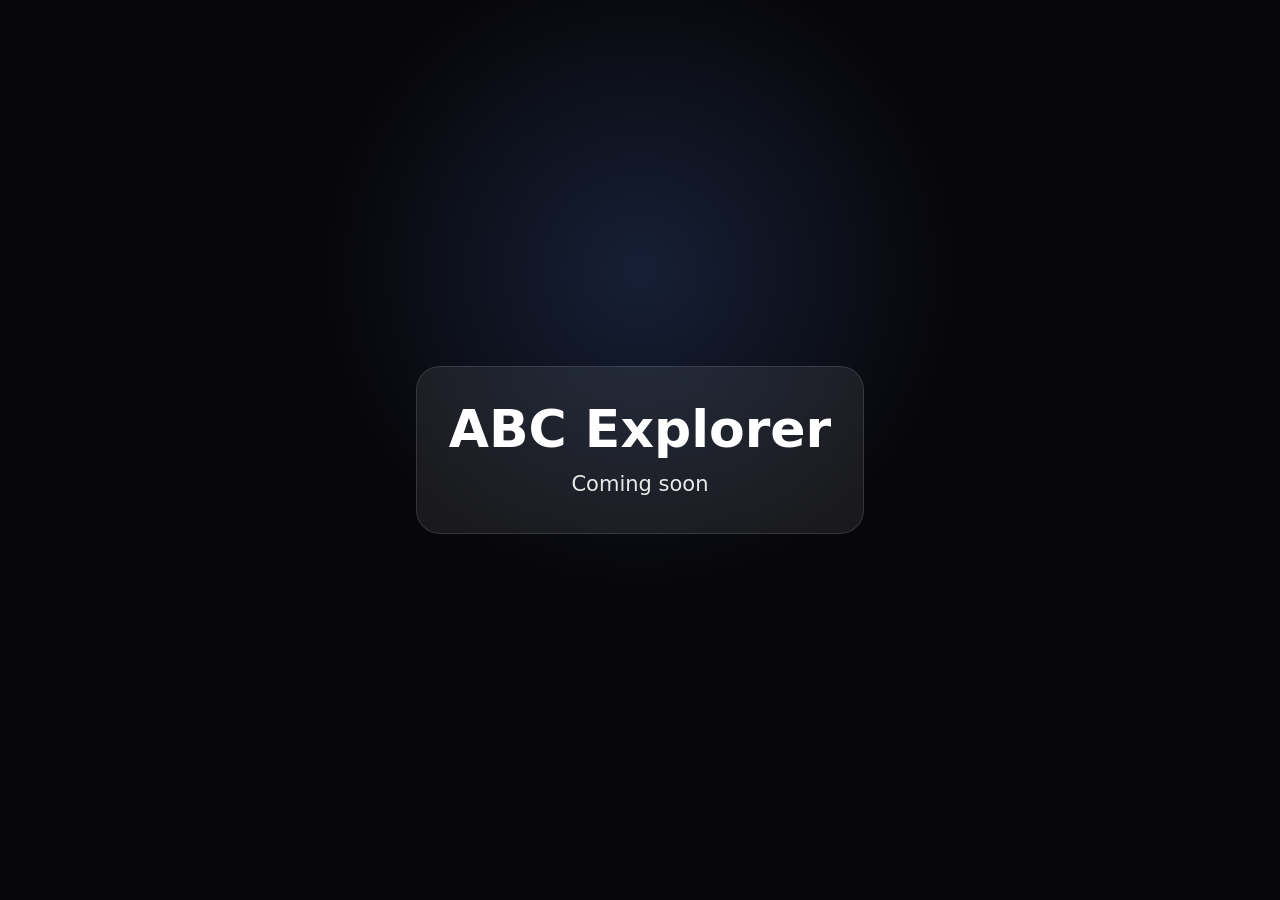
==== abc-explorer.html @ 804383de "t5: development and bug fixing" ====
<!DOCTYPE html>
<html lang="en">
<head>
  <meta charset="UTF-8">
  <meta name="viewport" content="width=device-width, initial-scale=1.0">
  <title>Aura Rhymes | ABC Explorer</title>
  <link rel="stylesheet" href="css/lab-page.css">
</head>
<body>
  <main class="lab-page">
    <section class="lab-placeholder" aria-label="ABC Explorer">
      <div class="lab-placeholder-card">
        <h1>ABC Explorer</h1>
        <p>Coming soon</p>
      </div>
    </section>
  </main>
</body>
</html>
---- css/lab-page.css ----
/* Aura Rhymes Lab — full-screen experience pages */

* {
  box-sizing: border-box;
}

html,
body {
  width: 100%;
  height: 100%;
  margin: 0;
  padding: 0;
  overflow: hidden;
  background: #07070a;
  font-family: "Baloo 2", system-ui, sans-serif;
}

.lab-page {
  position: fixed;
  inset: 0;
  width: 100vw;
  height: 100vh;
  background: #07070a;
}

.lab-page iframe {
  position: absolute;
  inset: 0;
  width: 100%;
  height: 100%;
  border: 0;
  display: block;
}

.lab-placeholder {
  position: absolute;
  inset: 0;
  display: grid;
  place-items: center;
  padding: 24px;
  text-align: center;
  color: white;
  background:
    radial-gradient(circle at 50% 30%, rgba(91, 140, 255, .18), transparent 35%),
    #07070a;
}

.lab-placeholder-card {
  max-width: 620px;
  padding: 32px;
  border-radius: 24px;
  background: rgba(255,255,255,.08);
  border: 1px solid rgba(255,255,255,.12);
  backdrop-filter: blur(10px);
}

.lab-placeholder h1 {
  margin: 0 0 10px;
  font-size: clamp(28px, 5vw, 52px);
}

.lab-placeholder p {
  margin: 0;
  font-size: clamp(16px, 2vw, 21px);
  line-height: 1.5;
  opacity: .9;
}
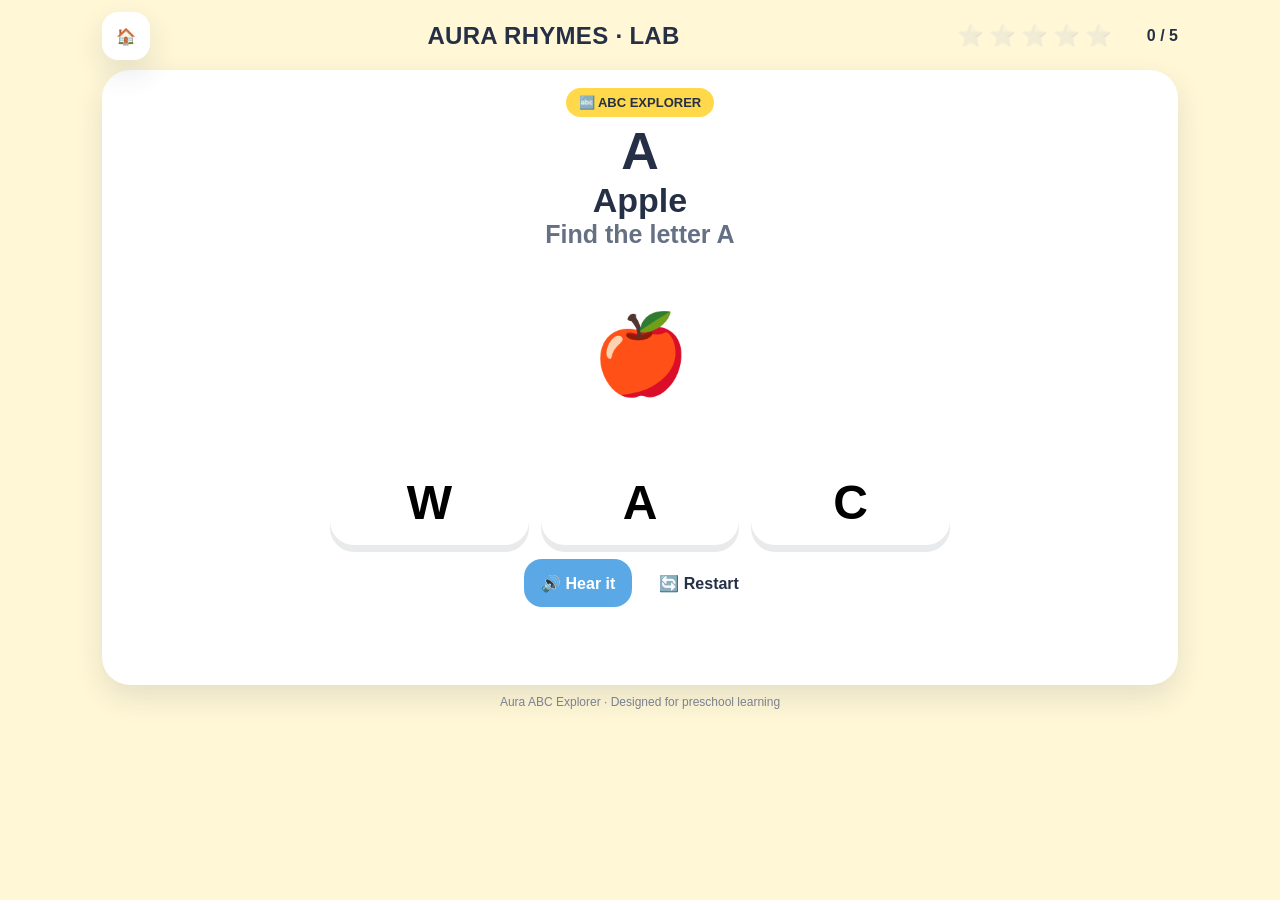
==== commit 3f108d4f: "t6: abc explorer tab implementation" ====
--- a/abc-explorer.html
+++ b/abc-explorer.html
@@ -1,19 +1,271 @@
-<!DOCTYPE html>
+<!doctype html>
 <html lang="en">
 <head>
-  <meta charset="UTF-8">
-  <meta name="viewport" content="width=device-width, initial-scale=1.0">
-  <title>Aura Rhymes | ABC Explorer</title>
-  <link rel="stylesheet" href="css/lab-page.css">
+<meta charset="utf-8">
+<meta name="viewport" content="width=device-width, initial-scale=1, viewport-fit=cover">
+<meta name="theme-color" content="#fff7d6">
+<link rel="icon" type="image/png" href="images/aura1.jpeg">
+<title>Aura Rhymes™ | ABC Explorer</title>
+<style>
+:root{
+  --yellow:#FFD94A;
+  --yellow-soft:#FFF7D6;
+  --red:#F04A45;
+  --red-dark:#C93632;
+  --green:#52B788;
+  --blue:#5AA9E6;
+  --ink:#253047;
+  --muted:#667085;
+  --white:#fff;
+  --card:#ffffff;
+  --shadow:0 12px 30px rgba(37,48,71,.12);
+}
+*{box-sizing:border-box}
+html,body{margin:0;padding:0;background:var(--yellow-soft);color:var(--ink);font-family:Arial,"Trebuchet MS",sans-serif}
+button{font:inherit}
+.app{width:min(100%,1100px);margin:0 auto;padding:12px}
+.topbar{display:flex;align-items:center;justify-content:space-between;gap:10px;margin-bottom:10px}
+.brand{font-weight:900;letter-spacing:.3px;font-size:clamp(18px,4vw,24px)}
+.icon-btn{border:0;background:#fff;border-radius:16px;min-width:48px;min-height:48px;padding:8px 12px;box-shadow:var(--shadow);cursor:pointer}
+.icon-btn:focus-visible,.answer:focus-visible,.choice:focus-visible{outline:4px solid rgba(90,169,230,.45);outline-offset:3px}
+.progress-wrap{display:flex;align-items:center;gap:8px}
+.progress{display:flex;gap:5px}
+.star{font-size:22px;filter:grayscale(1);opacity:.3}
+.star.on{filter:none;opacity:1}
+.score{font-weight:800;min-width:58px;text-align:right}
+.hero{background:var(--card);border-radius:28px;box-shadow:var(--shadow);padding:18px;text-align:center}
+.badge{display:inline-block;background:var(--yellow);padding:7px 13px;border-radius:999px;font-weight:900;font-size:13px}
+h1{margin:8px 0 4px;font-size:clamp(28px,8vw,52px);line-height:1}
+.instruction{margin:0;color:var(--muted);font-size:clamp(18px,4.5vw,25px);font-weight:800}
+.object-stage{min-height:210px;display:flex;align-items:center;justify-content:center;gap:clamp(6px,1.5vw,16px);flex-wrap:wrap;padding:22px 6px}
+.object{font-size:clamp(42px,10vw,78px);line-height:1;user-select:none;animation:pop .28s ease-out}
+@keyframes pop{from{transform:scale(.7);opacity:.2}to{transform:scale(1);opacity:1}}
+.choices{display:grid;grid-template-columns:repeat(3,minmax(0,1fr));gap:12px;max-width:620px;margin:0 auto}
+.choice{border:0;background:#fff;border-radius:24px;min-height:86px;font-size:clamp(30px,8vw,48px);font-weight:900;cursor:pointer;box-shadow:0 7px 0 rgba(37,48,71,.10);transition:transform .12s,box-shadow .12s}
+.choice:active{transform:translateY(4px);box-shadow:0 3px 0 rgba(37,48,71,.10)}
+.choice.correct{background:#DDF7E9}
+.choice.wrong{background:#FFE1E0}
+.word{font-size:clamp(22px,5vw,34px);font-weight:900;margin-top:2px}
+.controls{display:flex;justify-content:center;gap:10px;flex-wrap:wrap;margin-top:14px}
+.control{border:0;border-radius:18px;min-height:48px;padding:10px 17px;font-weight:900;cursor:pointer}
+.sound{background:var(--blue);color:#fff}
+.restart{background:#fff;color:var(--ink)}
+.feedback{min-height:48px;margin-top:12px;font-size:clamp(19px,4.5vw,25px);font-weight:900}
+.feedback.good{color:#21865A}
+.feedback.try{color:var(--red-dark)}
+.end{display:none;padding:30px 12px 12px;text-align:center}
+.end.show{display:block}
+.end-emoji{font-size:64px}
+.end h2{font-size:clamp(30px,8vw,48px);margin:6px 0}
+.end p{font-size:20px;color:var(--muted);font-weight:700}
+.play-again{border:0;background:var(--red);color:#fff;border-radius:20px;padding:14px 24px;font-weight:900;cursor:pointer;min-height:52px}
+.footer{font-size:12px;text-align:center;color:#7A8190;margin:10px 0 2px}
+@media (max-width:420px){
+  .app{padding:8px}
+  .hero{padding:14px;border-radius:22px}
+  .object-stage{min-height:175px}
+  .choices{gap:9px}
+  .choice{min-height:76px;border-radius:20px}
+}
+@media (prefers-reduced-motion:reduce){
+  *{scroll-behavior:auto!important;animation:none!important;transition:none!important}
+}
+</style>
 </head>
 <body>
-  <main class="lab-page">
-    <section class="lab-placeholder" aria-label="ABC Explorer">
-      <div class="lab-placeholder-card">
-        <h1>ABC Explorer</h1>
-        <p>Coming soon</p>
-      </div>
-    </section>
-  </main>
+<main class="app" id="auraAbcApp">
+  <div class="topbar">
+    <button class="icon-btn" id="homeBtn" type="button" aria-label="Back to Aura Lab">🏠</button>
+    <div class="brand">AURA RHYMES · LAB</div>
+    <div class="progress-wrap" aria-label="Progress">
+      <div class="progress" id="stars" aria-hidden="true"></div>
+      <div class="score" id="score">0 / 5</div>
+    </div>
+  </div>
+
+  <section class="hero" id="game" aria-live="polite">
+    <span class="badge">🔤 ABC EXPLORER</span>
+    <h1 id="letter">A</h1>
+    <div class="word" id="word">Apple</div>
+    <p class="instruction" id="instruction">Find the letter A</p>
+
+    <div class="object-stage" id="objectStage" aria-label="Example object">
+      <div class="object" id="objectEmoji">🍎</div>
+    </div>
+
+    <div class="choices" id="choices"></div>
+
+    <div class="controls">
+      <button class="control sound" id="soundBtn" type="button">🔊 Hear it</button>
+      <button class="control restart" id="restartBtn" type="button">🔄 Restart</button>
+    </div>
+
+    <div class="feedback" id="feedback" aria-live="assertive"></div>
+
+    <div class="end" id="end">
+      <div class="end-emoji">🎉⭐</div>
+      <h2>Great Job!</h2>
+      <p id="endText">You found 5 letters.</p>
+      <button class="play-again" id="playAgainBtn" type="button">Play Again</button>
+    </div>
+  </section>
+
+  <div class="footer">Aura ABC Explorer · Designed for preschool learning</div>
+</main>
+
+<script>
+(function(){
+  "use strict";
+
+  const DATA = [
+    ["A","Apple","🍎"],["B","Ball","⚽"],["C","Cat","🐱"],["D","Dog","🐶"],
+    ["E","Elephant","🐘"],["F","Fish","🐟"],["G","Grapes","🍇"],["H","Hat","🎩"],
+    ["I","Ice cream","🍦"],["J","Juice","🧃"],["K","Kite","🪁"],["L","Lion","🦁"],
+    ["M","Moon","🌙"],["N","Nest","🪺"],["O","Orange","🍊"],["P","Parrot","🦜"],
+    ["Q","Queen","👑"],["R","Rabbit","🐰"],["S","Sun","☀️"],["T","Tiger","🐯"],
+    ["U","Umbrella","☂️"],["V","Van","🚐"],["W","Whale","🐋"],["X","Xylophone","🎵"],
+    ["Y","Yo-yo","🪀"],["Z","Zebra","🦓"]
+  ];
+
+  const ROUND_COUNT = 5;
+  const $ = id => document.getElementById(id);
+  const els = {
+    letter:$("letter"), word:$("word"), instruction:$("instruction"),
+    objectEmoji:$("objectEmoji"), choices:$("choices"), feedback:$("feedback"),
+    score:$("score"), stars:$("stars"), soundBtn:$("soundBtn"),
+    restartBtn:$("restartBtn"), playAgainBtn:$("playAgainBtn"),
+    end:$("end"), endText:$("endText"), homeBtn:$("homeBtn")
+  };
+
+  let round = 0, score = 0, current = null, locked = false;
+
+  function shuffle(arr){
+    const a = arr.slice();
+    for(let i=a.length-1;i>0;i--){
+      const j = Math.floor(Math.random()*(i+1));
+      [a[i],a[j]]=[a[j],a[i]];
+    }
+    return a;
+  }
+
+  function makeChoices(correct){
+    const distractors = shuffle(DATA.filter(x => x[0] !== correct[0])).slice(0,2);
+    return shuffle([correct, ...distractors]);
+  }
+
+  function updateProgress(){
+    els.score.textContent = score + " / " + ROUND_COUNT;
+    els.stars.innerHTML = "";
+    for(let i=0;i<ROUND_COUNT;i++){
+      const s=document.createElement("span");
+      s.className="star"+(i<score?" on":"");
+      s.textContent="⭐";
+      els.stars.appendChild(s);
+    }
+  }
+
+  function speak(text){
+    if(!("speechSynthesis" in window)){
+      els.feedback.textContent="Audio is not available in this browser.";
+      els.feedback.className="feedback try";
+      return;
+    }
+    try{
+      window.speechSynthesis.cancel();
+      const u=new SpeechSynthesisUtterance(text);
+      u.lang="en-IN";
+      u.rate=0.78;
+      u.pitch=1.08;
+      u.volume=1;
+      window.speechSynthesis.speak(u);
+    }catch(e){}
+  }
+
+  function render(){
+    locked=false;
+    els.feedback.textContent="";
+    els.feedback.className="feedback";
+    els.end.classList.remove("show");
+    els.letter.textContent=current[0];
+    els.word.textContent=current[1];
+    els.instruction.textContent="Find the letter " + current[0];
+    els.objectEmoji.textContent=current[2];
+    els.choices.innerHTML="";
+
+    makeChoices(current).forEach(item=>{
+      const btn=document.createElement("button");
+      btn.type="button";
+      btn.className="choice";
+      btn.textContent=item[0];
+      btn.setAttribute("aria-label","Letter "+item[0]);
+      btn.addEventListener("click",()=>answer(item,btn));
+      els.choices.appendChild(btn);
+    });
+    updateProgress();
+  }
+
+  function nextRound(){
+    if(round >= ROUND_COUNT){
+      finish();
+      return;
+    }
+    current=DATA[Math.floor(Math.random()*DATA.length)];
+    render();
+  }
+
+  function answer(item,btn){
+    if(locked) return;
+    if(item[0]===current[0]){
+      locked=true;
+      btn.classList.add("correct");
+      score++;
+      round++;
+      updateProgress();
+      els.feedback.textContent="🌟 Great job!";
+      els.feedback.className="feedback good";
+      speak(current[0] + ". " + current[1]);
+      setTimeout(()=>{
+        if(round>=ROUND_COUNT) finish();
+        else nextRound();
+      },900);
+    }else{
+      btn.classList.add("wrong");
+      els.feedback.textContent="💛 Try again!";
+      els.feedback.className="feedback try";
+      setTimeout(()=>btn.classList.remove("wrong"),350);
+      speak("Try again");
+    }
+  }
+
+  function finish(){
+    locked=true;
+    els.choices.innerHTML="";
+    els.instruction.textContent="You completed today's ABC challenge!";
+    els.objectEmoji.textContent="🏆";
+    els.word.textContent="Amazing!";
+    els.feedback.textContent="";
+    els.endText.textContent="You found " + score + " letters correctly.";
+    els.end.classList.add("show");
+  }
+
+  function restart(){
+    if("speechSynthesis" in window) window.speechSynthesis.cancel();
+    round=0; score=0; current=null; locked=false;
+    nextRound();
+  }
+
+  els.soundBtn.addEventListener("click",()=>{
+    if(current) speak(current[0] + ". " + current[1]);
+  });
+  els.restartBtn.addEventListener("click",restart);
+  els.playAgainBtn.addEventListener("click",restart);
+  els.homeBtn.addEventListener("click",()=>{
+    if(history.length>1) history.back();
+    else window.location.href="/lab/";
+  });
+
+  restart();
+})();
+</script>
 </body>
 </html>
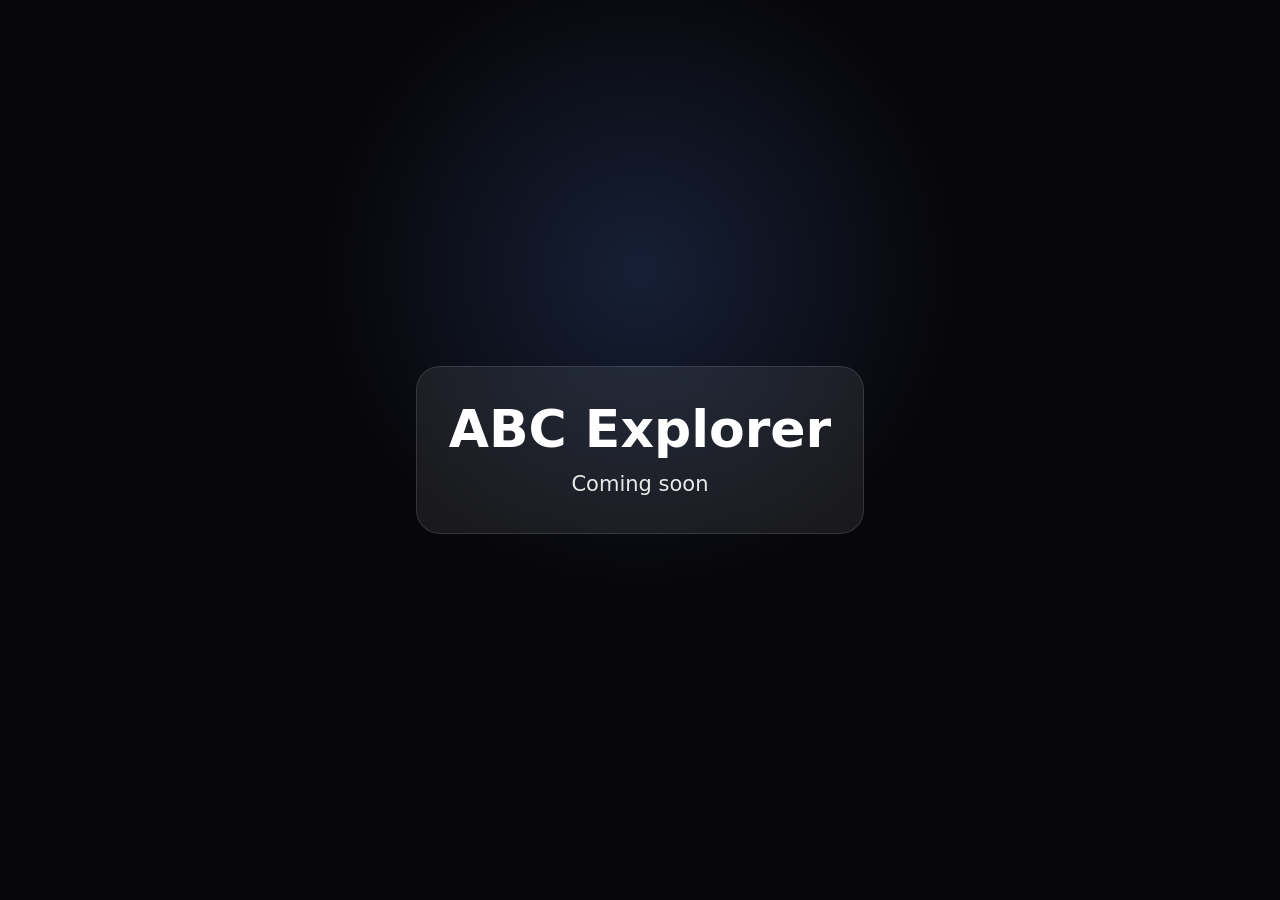
==== commit 0490dee3: "Revert "Feature/t6 abc explorer"" ====
--- a/abc-explorer.html
+++ b/abc-explorer.html
@@ -1,271 +1,19 @@
-<!doctype html>
+<!DOCTYPE html>
 <html lang="en">
 <head>
-<meta charset="utf-8">
-<meta name="viewport" content="width=device-width, initial-scale=1, viewport-fit=cover">
-<meta name="theme-color" content="#fff7d6">
-<link rel="icon" type="image/png" href="images/aura1.jpeg">
-<title>Aura Rhymes™ | ABC Explorer</title>
-<style>
-:root{
-  --yellow:#FFD94A;
-  --yellow-soft:#FFF7D6;
-  --red:#F04A45;
-  --red-dark:#C93632;
-  --green:#52B788;
-  --blue:#5AA9E6;
-  --ink:#253047;
-  --muted:#667085;
-  --white:#fff;
-  --card:#ffffff;
-  --shadow:0 12px 30px rgba(37,48,71,.12);
-}
-*{box-sizing:border-box}
-html,body{margin:0;padding:0;background:var(--yellow-soft);color:var(--ink);font-family:Arial,"Trebuchet MS",sans-serif}
-button{font:inherit}
-.app{width:min(100%,1100px);margin:0 auto;padding:12px}
-.topbar{display:flex;align-items:center;justify-content:space-between;gap:10px;margin-bottom:10px}
-.brand{font-weight:900;letter-spacing:.3px;font-size:clamp(18px,4vw,24px)}
-.icon-btn{border:0;background:#fff;border-radius:16px;min-width:48px;min-height:48px;padding:8px 12px;box-shadow:var(--shadow);cursor:pointer}
-.icon-btn:focus-visible,.answer:focus-visible,.choice:focus-visible{outline:4px solid rgba(90,169,230,.45);outline-offset:3px}
-.progress-wrap{display:flex;align-items:center;gap:8px}
-.progress{display:flex;gap:5px}
-.star{font-size:22px;filter:grayscale(1);opacity:.3}
-.star.on{filter:none;opacity:1}
-.score{font-weight:800;min-width:58px;text-align:right}
-.hero{background:var(--card);border-radius:28px;box-shadow:var(--shadow);padding:18px;text-align:center}
-.badge{display:inline-block;background:var(--yellow);padding:7px 13px;border-radius:999px;font-weight:900;font-size:13px}
-h1{margin:8px 0 4px;font-size:clamp(28px,8vw,52px);line-height:1}
-.instruction{margin:0;color:var(--muted);font-size:clamp(18px,4.5vw,25px);font-weight:800}
-.object-stage{min-height:210px;display:flex;align-items:center;justify-content:center;gap:clamp(6px,1.5vw,16px);flex-wrap:wrap;padding:22px 6px}
-.object{font-size:clamp(42px,10vw,78px);line-height:1;user-select:none;animation:pop .28s ease-out}
-@keyframes pop{from{transform:scale(.7);opacity:.2}to{transform:scale(1);opacity:1}}
-.choices{display:grid;grid-template-columns:repeat(3,minmax(0,1fr));gap:12px;max-width:620px;margin:0 auto}
-.choice{border:0;background:#fff;border-radius:24px;min-height:86px;font-size:clamp(30px,8vw,48px);font-weight:900;cursor:pointer;box-shadow:0 7px 0 rgba(37,48,71,.10);transition:transform .12s,box-shadow .12s}
-.choice:active{transform:translateY(4px);box-shadow:0 3px 0 rgba(37,48,71,.10)}
-.choice.correct{background:#DDF7E9}
-.choice.wrong{background:#FFE1E0}
-.word{font-size:clamp(22px,5vw,34px);font-weight:900;margin-top:2px}
-.controls{display:flex;justify-content:center;gap:10px;flex-wrap:wrap;margin-top:14px}
-.control{border:0;border-radius:18px;min-height:48px;padding:10px 17px;font-weight:900;cursor:pointer}
-.sound{background:var(--blue);color:#fff}
-.restart{background:#fff;color:var(--ink)}
-.feedback{min-height:48px;margin-top:12px;font-size:clamp(19px,4.5vw,25px);font-weight:900}
-.feedback.good{color:#21865A}
-.feedback.try{color:var(--red-dark)}
-.end{display:none;padding:30px 12px 12px;text-align:center}
-.end.show{display:block}
-.end-emoji{font-size:64px}
-.end h2{font-size:clamp(30px,8vw,48px);margin:6px 0}
-.end p{font-size:20px;color:var(--muted);font-weight:700}
-.play-again{border:0;background:var(--red);color:#fff;border-radius:20px;padding:14px 24px;font-weight:900;cursor:pointer;min-height:52px}
-.footer{font-size:12px;text-align:center;color:#7A8190;margin:10px 0 2px}
-@media (max-width:420px){
-  .app{padding:8px}
-  .hero{padding:14px;border-radius:22px}
-  .object-stage{min-height:175px}
-  .choices{gap:9px}
-  .choice{min-height:76px;border-radius:20px}
-}
-@media (prefers-reduced-motion:reduce){
-  *{scroll-behavior:auto!important;animation:none!important;transition:none!important}
-}
-</style>
+  <meta charset="UTF-8">
+  <meta name="viewport" content="width=device-width, initial-scale=1.0">
+  <title>Aura Rhymes | ABC Explorer</title>
+  <link rel="stylesheet" href="css/lab-page.css">
 </head>
 <body>
-<main class="app" id="auraAbcApp">
-  <div class="topbar">
-    <button class="icon-btn" id="homeBtn" type="button" aria-label="Back to Aura Lab">🏠</button>
-    <div class="brand">AURA RHYMES · LAB</div>
-    <div class="progress-wrap" aria-label="Progress">
-      <div class="progress" id="stars" aria-hidden="true"></div>
-      <div class="score" id="score">0 / 5</div>
-    </div>
-  </div>
-
-  <section class="hero" id="game" aria-live="polite">
-    <span class="badge">🔤 ABC EXPLORER</span>
-    <h1 id="letter">A</h1>
-    <div class="word" id="word">Apple</div>
-    <p class="instruction" id="instruction">Find the letter A</p>
-
-    <div class="object-stage" id="objectStage" aria-label="Example object">
-      <div class="object" id="objectEmoji">🍎</div>
-    </div>
-
-    <div class="choices" id="choices"></div>
-
-    <div class="controls">
-      <button class="control sound" id="soundBtn" type="button">🔊 Hear it</button>
-      <button class="control restart" id="restartBtn" type="button">🔄 Restart</button>
-    </div>
-
-    <div class="feedback" id="feedback" aria-live="assertive"></div>
-
-    <div class="end" id="end">
-      <div class="end-emoji">🎉⭐</div>
-      <h2>Great Job!</h2>
-      <p id="endText">You found 5 letters.</p>
-      <button class="play-again" id="playAgainBtn" type="button">Play Again</button>
-    </div>
-  </section>
-
-  <div class="footer">Aura ABC Explorer · Designed for preschool learning</div>
-</main>
-
-<script>
-(function(){
-  "use strict";
-
-  const DATA = [
-    ["A","Apple","🍎"],["B","Ball","⚽"],["C","Cat","🐱"],["D","Dog","🐶"],
-    ["E","Elephant","🐘"],["F","Fish","🐟"],["G","Grapes","🍇"],["H","Hat","🎩"],
-    ["I","Ice cream","🍦"],["J","Juice","🧃"],["K","Kite","🪁"],["L","Lion","🦁"],
-    ["M","Moon","🌙"],["N","Nest","🪺"],["O","Orange","🍊"],["P","Parrot","🦜"],
-    ["Q","Queen","👑"],["R","Rabbit","🐰"],["S","Sun","☀️"],["T","Tiger","🐯"],
-    ["U","Umbrella","☂️"],["V","Van","🚐"],["W","Whale","🐋"],["X","Xylophone","🎵"],
-    ["Y","Yo-yo","🪀"],["Z","Zebra","🦓"]
-  ];
-
-  const ROUND_COUNT = 5;
-  const $ = id => document.getElementById(id);
-  const els = {
-    letter:$("letter"), word:$("word"), instruction:$("instruction"),
-    objectEmoji:$("objectEmoji"), choices:$("choices"), feedback:$("feedback"),
-    score:$("score"), stars:$("stars"), soundBtn:$("soundBtn"),
-    restartBtn:$("restartBtn"), playAgainBtn:$("playAgainBtn"),
-    end:$("end"), endText:$("endText"), homeBtn:$("homeBtn")
-  };
-
-  let round = 0, score = 0, current = null, locked = false;
-
-  function shuffle(arr){
-    const a = arr.slice();
-    for(let i=a.length-1;i>0;i--){
-      const j = Math.floor(Math.random()*(i+1));
-      [a[i],a[j]]=[a[j],a[i]];
-    }
-    return a;
-  }
-
-  function makeChoices(correct){
-    const distractors = shuffle(DATA.filter(x => x[0] !== correct[0])).slice(0,2);
-    return shuffle([correct, ...distractors]);
-  }
-
-  function updateProgress(){
-    els.score.textContent = score + " / " + ROUND_COUNT;
-    els.stars.innerHTML = "";
-    for(let i=0;i<ROUND_COUNT;i++){
-      const s=document.createElement("span");
-      s.className="star"+(i<score?" on":"");
-      s.textContent="⭐";
-      els.stars.appendChild(s);
-    }
-  }
-
-  function speak(text){
-    if(!("speechSynthesis" in window)){
-      els.feedback.textContent="Audio is not available in this browser.";
-      els.feedback.className="feedback try";
-      return;
-    }
-    try{
-      window.speechSynthesis.cancel();
-      const u=new SpeechSynthesisUtterance(text);
-      u.lang="en-IN";
-      u.rate=0.78;
-      u.pitch=1.08;
-      u.volume=1;
-      window.speechSynthesis.speak(u);
-    }catch(e){}
-  }
-
-  function render(){
-    locked=false;
-    els.feedback.textContent="";
-    els.feedback.className="feedback";
-    els.end.classList.remove("show");
-    els.letter.textContent=current[0];
-    els.word.textContent=current[1];
-    els.instruction.textContent="Find the letter " + current[0];
-    els.objectEmoji.textContent=current[2];
-    els.choices.innerHTML="";
-
-    makeChoices(current).forEach(item=>{
-      const btn=document.createElement("button");
-      btn.type="button";
-      btn.className="choice";
-      btn.textContent=item[0];
-      btn.setAttribute("aria-label","Letter "+item[0]);
-      btn.addEventListener("click",()=>answer(item,btn));
-      els.choices.appendChild(btn);
-    });
-    updateProgress();
-  }
-
-  function nextRound(){
-    if(round >= ROUND_COUNT){
-      finish();
-      return;
-    }
-    current=DATA[Math.floor(Math.random()*DATA.length)];
-    render();
-  }
-
-  function answer(item,btn){
-    if(locked) return;
-    if(item[0]===current[0]){
-      locked=true;
-      btn.classList.add("correct");
-      score++;
-      round++;
-      updateProgress();
-      els.feedback.textContent="🌟 Great job!";
-      els.feedback.className="feedback good";
-      speak(current[0] + ". " + current[1]);
-      setTimeout(()=>{
-        if(round>=ROUND_COUNT) finish();
-        else nextRound();
-      },900);
-    }else{
-      btn.classList.add("wrong");
-      els.feedback.textContent="💛 Try again!";
-      els.feedback.className="feedback try";
-      setTimeout(()=>btn.classList.remove("wrong"),350);
-      speak("Try again");
-    }
-  }
-
-  function finish(){
-    locked=true;
-    els.choices.innerHTML="";
-    els.instruction.textContent="You completed today's ABC challenge!";
-    els.objectEmoji.textContent="🏆";
-    els.word.textContent="Amazing!";
-    els.feedback.textContent="";
-    els.endText.textContent="You found " + score + " letters correctly.";
-    els.end.classList.add("show");
-  }
-
-  function restart(){
-    if("speechSynthesis" in window) window.speechSynthesis.cancel();
-    round=0; score=0; current=null; locked=false;
-    nextRound();
-  }
-
-  els.soundBtn.addEventListener("click",()=>{
-    if(current) speak(current[0] + ". " + current[1]);
-  });
-  els.restartBtn.addEventListener("click",restart);
-  els.playAgainBtn.addEventListener("click",restart);
-  els.homeBtn.addEventListener("click",()=>{
-    if(history.length>1) history.back();
-    else window.location.href="/lab/";
-  });
-
-  restart();
-})();
-</script>
+  <main class="lab-page">
+    <section class="lab-placeholder" aria-label="ABC Explorer">
+      <div class="lab-placeholder-card">
+        <h1>ABC Explorer</h1>
+        <p>Coming soon</p>
+      </div>
+    </section>
+  </main>
 </body>
 </html>
--- a/css/lab-page.css
+++ b/css/lab-page.css
@@ -0,0 +1,67 @@
+/* Aura Rhymes Lab — full-screen experience pages */
+
+* {
+  box-sizing: border-box;
+}
+
+html,
+body {
+  width: 100%;
+  height: 100%;
+  margin: 0;
+  padding: 0;
+  overflow: hidden;
+  background: #07070a;
+  font-family: "Baloo 2", system-ui, sans-serif;
+}
+
+.lab-page {
+  position: fixed;
+  inset: 0;
+  width: 100vw;
+  height: 100vh;
+  background: #07070a;
+}
+
+.lab-page iframe {
+  position: absolute;
+  inset: 0;
+  width: 100%;
+  height: 100%;
+  border: 0;
+  display: block;
+}
+
+.lab-placeholder {
+  position: absolute;
+  inset: 0;
+  display: grid;
+  place-items: center;
+  padding: 24px;
+  text-align: center;
+  color: white;
+  background:
+    radial-gradient(circle at 50% 30%, rgba(91, 140, 255, .18), transparent 35%),
+    #07070a;
+}
+
+.lab-placeholder-card {
+  max-width: 620px;
+  padding: 32px;
+  border-radius: 24px;
+  background: rgba(255,255,255,.08);
+  border: 1px solid rgba(255,255,255,.12);
+  backdrop-filter: blur(10px);
+}
+
+.lab-placeholder h1 {
+  margin: 0 0 10px;
+  font-size: clamp(28px, 5vw, 52px);
+}
+
+.lab-placeholder p {
+  margin: 0;
+  font-size: clamp(16px, 2vw, 21px);
+  line-height: 1.5;
+  opacity: .9;
+}
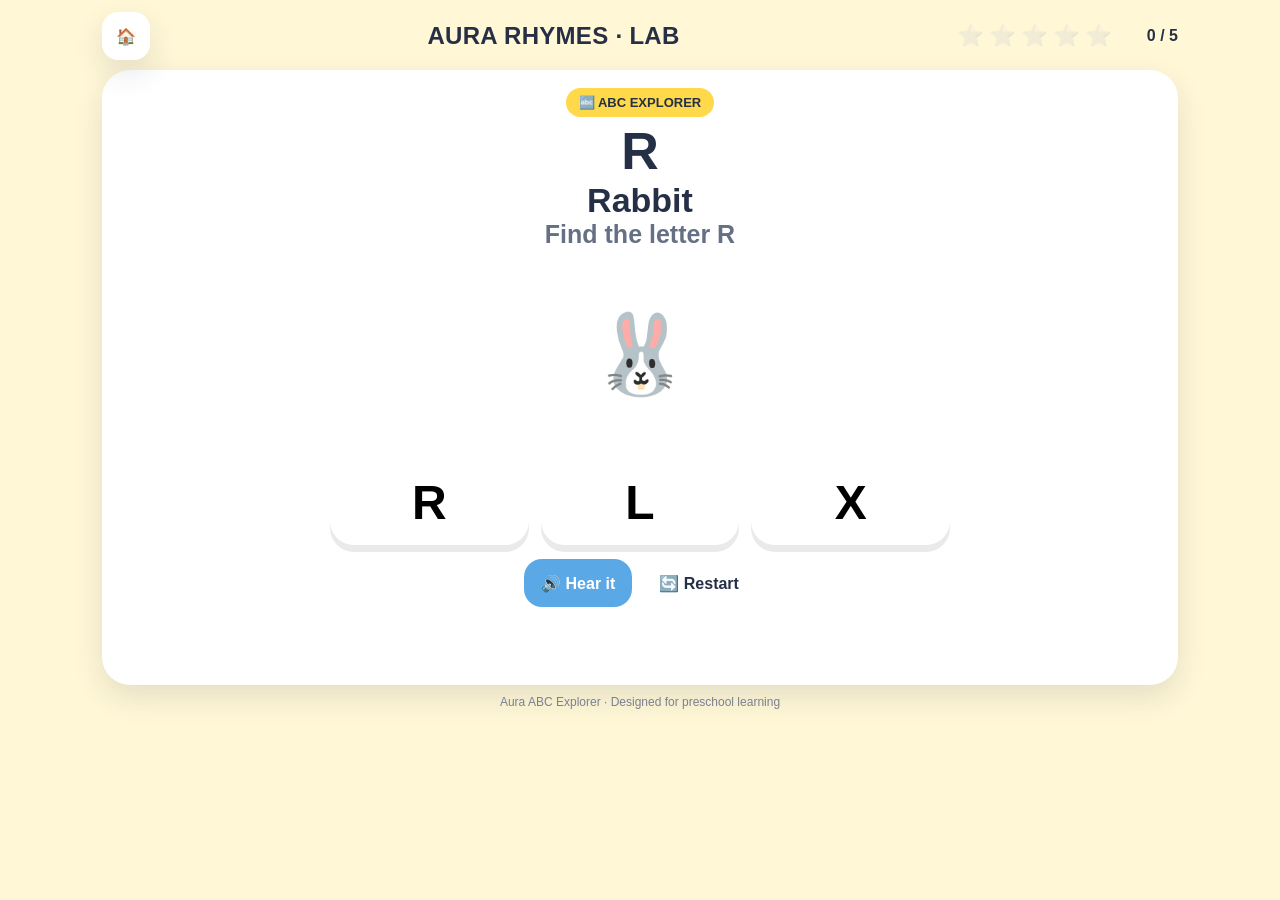
==== commit 99b7123f: "Merge pull request #31 from abhijeet-purohit/main t6: merging develop to main" ====
--- a/abc-explorer.html
+++ b/abc-explorer.html
@@ -1,19 +1,271 @@
-<!DOCTYPE html>
+<!doctype html>
 <html lang="en">
 <head>
-  <meta charset="UTF-8">
-  <meta name="viewport" content="width=device-width, initial-scale=1.0">
-  <title>Aura Rhymes | ABC Explorer</title>
-  <link rel="stylesheet" href="css/lab-page.css">
+<meta charset="utf-8">
+<meta name="viewport" content="width=device-width, initial-scale=1, viewport-fit=cover">
+<meta name="theme-color" content="#fff7d6">
+<link rel="icon" type="image/png" href="images/aura1.jpeg">
+<title>Aura Rhymes™ | ABC Explorer</title>
+<style>
+:root{
+  --yellow:#FFD94A;
+  --yellow-soft:#FFF7D6;
+  --red:#F04A45;
+  --red-dark:#C93632;
+  --green:#52B788;
+  --blue:#5AA9E6;
+  --ink:#253047;
+  --muted:#667085;
+  --white:#fff;
+  --card:#ffffff;
+  --shadow:0 12px 30px rgba(37,48,71,.12);
+}
+*{box-sizing:border-box}
+html,body{margin:0;padding:0;background:var(--yellow-soft);color:var(--ink);font-family:Arial,"Trebuchet MS",sans-serif}
+button{font:inherit}
+.app{width:min(100%,1100px);margin:0 auto;padding:12px}
+.topbar{display:flex;align-items:center;justify-content:space-between;gap:10px;margin-bottom:10px}
+.brand{font-weight:900;letter-spacing:.3px;font-size:clamp(18px,4vw,24px)}
+.icon-btn{border:0;background:#fff;border-radius:16px;min-width:48px;min-height:48px;padding:8px 12px;box-shadow:var(--shadow);cursor:pointer}
+.icon-btn:focus-visible,.answer:focus-visible,.choice:focus-visible{outline:4px solid rgba(90,169,230,.45);outline-offset:3px}
+.progress-wrap{display:flex;align-items:center;gap:8px}
+.progress{display:flex;gap:5px}
+.star{font-size:22px;filter:grayscale(1);opacity:.3}
+.star.on{filter:none;opacity:1}
+.score{font-weight:800;min-width:58px;text-align:right}
+.hero{background:var(--card);border-radius:28px;box-shadow:var(--shadow);padding:18px;text-align:center}
+.badge{display:inline-block;background:var(--yellow);padding:7px 13px;border-radius:999px;font-weight:900;font-size:13px}
+h1{margin:8px 0 4px;font-size:clamp(28px,8vw,52px);line-height:1}
+.instruction{margin:0;color:var(--muted);font-size:clamp(18px,4.5vw,25px);font-weight:800}
+.object-stage{min-height:210px;display:flex;align-items:center;justify-content:center;gap:clamp(6px,1.5vw,16px);flex-wrap:wrap;padding:22px 6px}
+.object{font-size:clamp(42px,10vw,78px);line-height:1;user-select:none;animation:pop .28s ease-out}
+@keyframes pop{from{transform:scale(.7);opacity:.2}to{transform:scale(1);opacity:1}}
+.choices{display:grid;grid-template-columns:repeat(3,minmax(0,1fr));gap:12px;max-width:620px;margin:0 auto}
+.choice{border:0;background:#fff;border-radius:24px;min-height:86px;font-size:clamp(30px,8vw,48px);font-weight:900;cursor:pointer;box-shadow:0 7px 0 rgba(37,48,71,.10);transition:transform .12s,box-shadow .12s}
+.choice:active{transform:translateY(4px);box-shadow:0 3px 0 rgba(37,48,71,.10)}
+.choice.correct{background:#DDF7E9}
+.choice.wrong{background:#FFE1E0}
+.word{font-size:clamp(22px,5vw,34px);font-weight:900;margin-top:2px}
+.controls{display:flex;justify-content:center;gap:10px;flex-wrap:wrap;margin-top:14px}
+.control{border:0;border-radius:18px;min-height:48px;padding:10px 17px;font-weight:900;cursor:pointer}
+.sound{background:var(--blue);color:#fff}
+.restart{background:#fff;color:var(--ink)}
+.feedback{min-height:48px;margin-top:12px;font-size:clamp(19px,4.5vw,25px);font-weight:900}
+.feedback.good{color:#21865A}
+.feedback.try{color:var(--red-dark)}
+.end{display:none;padding:30px 12px 12px;text-align:center}
+.end.show{display:block}
+.end-emoji{font-size:64px}
+.end h2{font-size:clamp(30px,8vw,48px);margin:6px 0}
+.end p{font-size:20px;color:var(--muted);font-weight:700}
+.play-again{border:0;background:var(--red);color:#fff;border-radius:20px;padding:14px 24px;font-weight:900;cursor:pointer;min-height:52px}
+.footer{font-size:12px;text-align:center;color:#7A8190;margin:10px 0 2px}
+@media (max-width:420px){
+  .app{padding:8px}
+  .hero{padding:14px;border-radius:22px}
+  .object-stage{min-height:175px}
+  .choices{gap:9px}
+  .choice{min-height:76px;border-radius:20px}
+}
+@media (prefers-reduced-motion:reduce){
+  *{scroll-behavior:auto!important;animation:none!important;transition:none!important}
+}
+</style>
 </head>
 <body>
-  <main class="lab-page">
-    <section class="lab-placeholder" aria-label="ABC Explorer">
-      <div class="lab-placeholder-card">
-        <h1>ABC Explorer</h1>
-        <p>Coming soon</p>
-      </div>
-    </section>
-  </main>
+<main class="app" id="auraAbcApp">
+  <div class="topbar">
+    <button class="icon-btn" id="homeBtn" type="button" aria-label="Back to Aura Lab">🏠</button>
+    <div class="brand">AURA RHYMES · LAB</div>
+    <div class="progress-wrap" aria-label="Progress">
+      <div class="progress" id="stars" aria-hidden="true"></div>
+      <div class="score" id="score">0 / 5</div>
+    </div>
+  </div>
+
+  <section class="hero" id="game" aria-live="polite">
+    <span class="badge">🔤 ABC EXPLORER</span>
+    <h1 id="letter">A</h1>
+    <div class="word" id="word">Apple</div>
+    <p class="instruction" id="instruction">Find the letter A</p>
+
+    <div class="object-stage" id="objectStage" aria-label="Example object">
+      <div class="object" id="objectEmoji">🍎</div>
+    </div>
+
+    <div class="choices" id="choices"></div>
+
+    <div class="controls">
+      <button class="control sound" id="soundBtn" type="button">🔊 Hear it</button>
+      <button class="control restart" id="restartBtn" type="button">🔄 Restart</button>
+    </div>
+
+    <div class="feedback" id="feedback" aria-live="assertive"></div>
+
+    <div class="end" id="end">
+      <div class="end-emoji">🎉⭐</div>
+      <h2>Great Job!</h2>
+      <p id="endText">You found 5 letters.</p>
+      <button class="play-again" id="playAgainBtn" type="button">Play Again</button>
+    </div>
+  </section>
+
+  <div class="footer">Aura ABC Explorer · Designed for preschool learning</div>
+</main>
+
+<script>
+(function(){
+  "use strict";
+
+  const DATA = [
+    ["A","Apple","🍎"],["B","Ball","⚽"],["C","Cat","🐱"],["D","Dog","🐶"],
+    ["E","Elephant","🐘"],["F","Fish","🐟"],["G","Grapes","🍇"],["H","Hat","🎩"],
+    ["I","Ice cream","🍦"],["J","Juice","🧃"],["K","Kite","🪁"],["L","Lion","🦁"],
+    ["M","Moon","🌙"],["N","Nest","🪺"],["O","Orange","🍊"],["P","Parrot","🦜"],
+    ["Q","Queen","👑"],["R","Rabbit","🐰"],["S","Sun","☀️"],["T","Tiger","🐯"],
+    ["U","Umbrella","☂️"],["V","Van","🚐"],["W","Whale","🐋"],["X","Xylophone","🎵"],
+    ["Y","Yo-yo","🪀"],["Z","Zebra","🦓"]
+  ];
+
+  const ROUND_COUNT = 5;
+  const $ = id => document.getElementById(id);
+  const els = {
+    letter:$("letter"), word:$("word"), instruction:$("instruction"),
+    objectEmoji:$("objectEmoji"), choices:$("choices"), feedback:$("feedback"),
+    score:$("score"), stars:$("stars"), soundBtn:$("soundBtn"),
+    restartBtn:$("restartBtn"), playAgainBtn:$("playAgainBtn"),
+    end:$("end"), endText:$("endText"), homeBtn:$("homeBtn")
+  };
+
+  let round = 0, score = 0, current = null, locked = false;
+
+  function shuffle(arr){
+    const a = arr.slice();
+    for(let i=a.length-1;i>0;i--){
+      const j = Math.floor(Math.random()*(i+1));
+      [a[i],a[j]]=[a[j],a[i]];
+    }
+    return a;
+  }
+
+  function makeChoices(correct){
+    const distractors = shuffle(DATA.filter(x => x[0] !== correct[0])).slice(0,2);
+    return shuffle([correct, ...distractors]);
+  }
+
+  function updateProgress(){
+    els.score.textContent = score + " / " + ROUND_COUNT;
+    els.stars.innerHTML = "";
+    for(let i=0;i<ROUND_COUNT;i++){
+      const s=document.createElement("span");
+      s.className="star"+(i<score?" on":"");
+      s.textContent="⭐";
+      els.stars.appendChild(s);
+    }
+  }
+
+  function speak(text){
+    if(!("speechSynthesis" in window)){
+      els.feedback.textContent="Audio is not available in this browser.";
+      els.feedback.className="feedback try";
+      return;
+    }
+    try{
+      window.speechSynthesis.cancel();
+      const u=new SpeechSynthesisUtterance(text);
+      u.lang="en-IN";
+      u.rate=0.78;
+      u.pitch=1.08;
+      u.volume=1;
+      window.speechSynthesis.speak(u);
+    }catch(e){}
+  }
+
+  function render(){
+    locked=false;
+    els.feedback.textContent="";
+    els.feedback.className="feedback";
+    els.end.classList.remove("show");
+    els.letter.textContent=current[0];
+    els.word.textContent=current[1];
+    els.instruction.textContent="Find the letter " + current[0];
+    els.objectEmoji.textContent=current[2];
+    els.choices.innerHTML="";
+
+    makeChoices(current).forEach(item=>{
+      const btn=document.createElement("button");
+      btn.type="button";
+      btn.className="choice";
+      btn.textContent=item[0];
+      btn.setAttribute("aria-label","Letter "+item[0]);
+      btn.addEventListener("click",()=>answer(item,btn));
+      els.choices.appendChild(btn);
+    });
+    updateProgress();
+  }
+
+  function nextRound(){
+    if(round >= ROUND_COUNT){
+      finish();
+      return;
+    }
+    current=DATA[Math.floor(Math.random()*DATA.length)];
+    render();
+  }
+
+  function answer(item,btn){
+    if(locked) return;
+    if(item[0]===current[0]){
+      locked=true;
+      btn.classList.add("correct");
+      score++;
+      round++;
+      updateProgress();
+      els.feedback.textContent="🌟 Great job!";
+      els.feedback.className="feedback good";
+      speak(current[0] + ". " + current[1]);
+      setTimeout(()=>{
+        if(round>=ROUND_COUNT) finish();
+        else nextRound();
+      },900);
+    }else{
+      btn.classList.add("wrong");
+      els.feedback.textContent="💛 Try again!";
+      els.feedback.className="feedback try";
+      setTimeout(()=>btn.classList.remove("wrong"),350);
+      speak("Try again");
+    }
+  }
+
+  function finish(){
+    locked=true;
+    els.choices.innerHTML="";
+    els.instruction.textContent="You completed today's ABC challenge!";
+    els.objectEmoji.textContent="🏆";
+    els.word.textContent="Amazing!";
+    els.feedback.textContent="";
+    els.endText.textContent="You found " + score + " letters correctly.";
+    els.end.classList.add("show");
+  }
+
+  function restart(){
+    if("speechSynthesis" in window) window.speechSynthesis.cancel();
+    round=0; score=0; current=null; locked=false;
+    nextRound();
+  }
+
+  els.soundBtn.addEventListener("click",()=>{
+    if(current) speak(current[0] + ". " + current[1]);
+  });
+  els.restartBtn.addEventListener("click",restart);
+  els.playAgainBtn.addEventListener("click",restart);
+  els.homeBtn.addEventListener("click",()=>{
+    if(history.length>1) history.back();
+    else window.location.href="/lab/";
+  });
+
+  restart();
+})();
+</script>
 </body>
 </html>
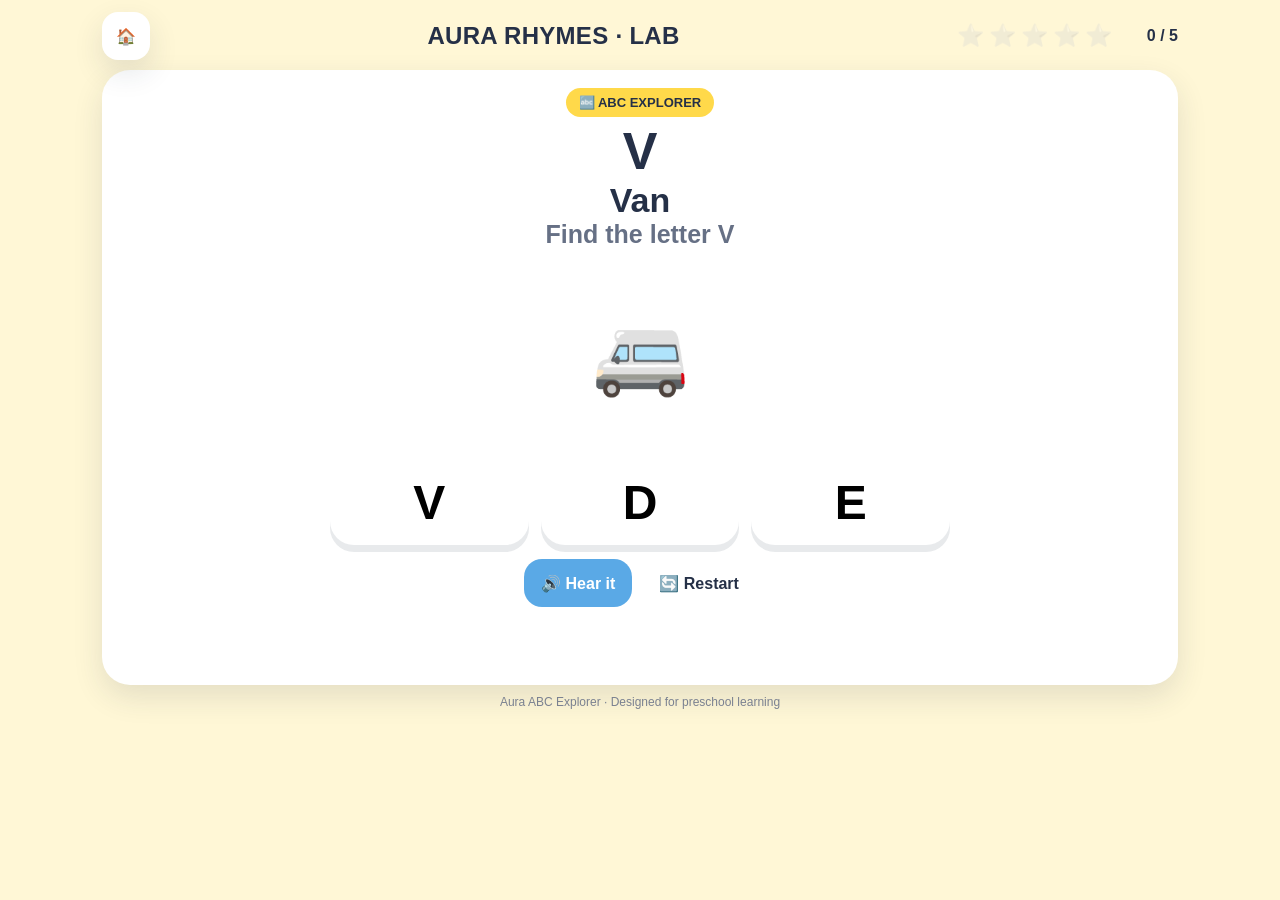
==== commit b42d6971: "t6: bug1 fixing" ====
--- a/abc-explorer.html
+++ b/abc-explorer.html
@@ -261,7 +261,7 @@
   els.playAgainBtn.addEventListener("click",restart);
   els.homeBtn.addEventListener("click",()=>{
     if(history.length>1) history.back();
-    else window.location.href="/lab/";
+    else window.location.href="/";
   });
 
   restart();
